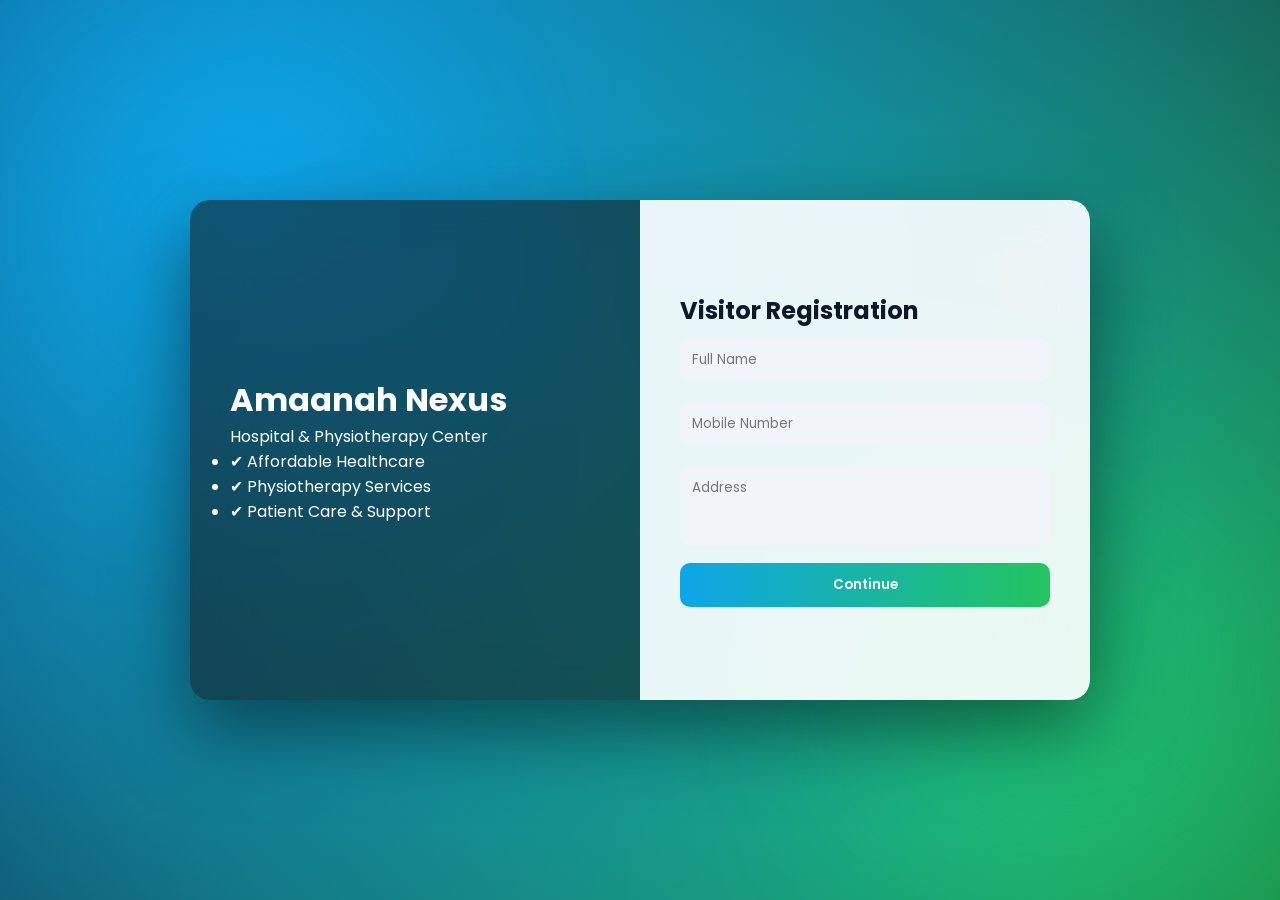
==== index.html @ 6098026a "first commit" ====
<!DOCTYPE html>
<html lang="en">
<head>
  <meta charset="UTF-8">
  <title>Amaanah Nexus - Visitor Entry</title>
  <link rel="stylesheet" href="style.css">
</head>
<body class="visitor-body">

<!-- CURSOR GLOW -->
<div class="cursor-glow"></div>

<!-- FLOATING BLURS -->
<div class="bg-shape shape1"></div>
<div class="bg-shape shape2"></div>

<div class="visitor-container fade-in" id="tilt-card">

  <!-- LEFT -->
  <div class="visitor-left">
    <h1>Amaanah Nexus</h1>
    <p>Hospital & Physiotherapy Center</p>

    <ul>
      <li>✔ Affordable Healthcare</li>
      <li>✔ Physiotherapy Services</li>
      <li>✔ Patient Care & Support</li>
    </ul>
  </div>

  <!-- RIGHT -->
  <div class="visitor-right">
    <h2>Visitor Registration</h2>

    <form onsubmit="submitVisitor(event)">
      <input type="text" id="vname" placeholder="Full Name" required>
      <input type="tel" id="vnumber" placeholder="Mobile Number" required>
      <textarea id="vaddress" placeholder="Address" required></textarea>
      <button>Continue</button>
    </form>
  </div>

</div>

<!-- TOAST -->
<div id="visitorToast" class="visitor-toast"></div>

<!-- LOADER -->
<div id="loader" class="loader">
  <div class="spinner"></div>
</div>

<script src="script.js"></script>

    <script src="https://cdn.botpress.cloud/webchat/v3.6/inject.js"></script>
<script src="https://files.bpcontent.cloud/2026/04/29/06/20260429061958-K4S99RO6.js" defer></script>
    
</body>
</html>
---- style.css ----
/* GOOGLE FONT */
@import url('https://fonts.googleapis.com/css2?family=Poppins:wght@300;400;600&display=swap');

:root {
  --primary: #0f172a;
  --secondary: #0ea5e9;
  --accent: #22c55e;
  --bg: #f1f5f9;
}

* {
  margin: 0;
  padding: 0;
  box-sizing: border-box;
  font-family: 'Poppins', sans-serif;
}

body {
  background: var(--bg);
  color: var(--primary);
}

/* NAVBAR */
nav {
  display: flex;
  justify-content: space-between;
  align-items: center;
  padding: 18px 60px;
  background: rgba(15, 23, 42, 0.95);
  color: white;
  position: sticky;
  top: 0;
  z-index: 100;
}

nav ul {
  display: flex;
  list-style: none;
}

nav ul li {
  margin-left: 25px;
}

nav ul li a {
  text-decoration: none;
  color: white;
  position: relative;
}

nav ul li a::after {
  content: "";
  width: 0%;
  height: 2px;
  background: var(--secondary);
  position: absolute;
  bottom: -5px;
  left: 0;
  transition: 0.3s;
}

nav ul li a:hover::after {
  width: 100%;
}

/* HERO */
.hero {
  position: relative;
  height: 70vh;
  overflow: hidden;
}

.hero-img {
  width: 100%;
  height: 100%;
  object-fit: cover;
}

.hero-overlay {
  position: absolute;
  width: 100%;
  height: 100%;
  top: 0;
  left: 0;
  background: rgba(0,0,0,0.55);
  display: flex;
  flex-direction: column;
  justify-content: center;
  align-items: center;
  color: white;
  text-align: center;
}

.hero-overlay h1 {
  font-size: 3rem;
}

.hero-overlay p {
  margin-top: 10px;
  opacity: 0.9;
}

/* CONTENT */
.content {
  padding: 60px 10%;
  text-align: center;
}

/* GRID */
.info-grid {
  display: grid;
  grid-template-columns: repeat(auto-fit, minmax(220px, 1fr));
  gap: 20px;
  margin-top: 30px;
}

/* INFO CARD */
.info-card {
  background: white;
  padding: 25px;
  border-radius: 15px;
  box-shadow: 0 10px 25px rgba(0,0,0,0.08);
  transition: 0.3s;
}

.info-card:hover {
  transform: translateY(-8px);
  box-shadow: 0 15px 35px rgba(0,0,0,0.15);
}

.info-card h3 {
  margin-bottom: 10px;
  color: var(--secondary);
}

/* DEPARTMENT CARDS */
.card-container {
  display: flex;
  justify-content: center;
  gap: 25px;
  flex-wrap: wrap;
}

.card {
  width: 260px;
  padding: 25px;
  border-radius: 20px;
  background: white;
  box-shadow: 0 10px 25px rgba(0,0,0,0.08);
  transition: 0.4s;
  cursor: pointer;
}

.card:hover {
  transform: translateY(-10px) scale(1.03);
  box-shadow: 0 20px 40px rgba(0,0,0,0.15);
}

/* MODAL */
.modal {
  display: none;
  position: fixed;
  background: rgba(0,0,0,0.7);
  width: 100%;
  height: 100%;
  top: 0;
  left: 0;
}

.modal-content {
  background: white;
  width: 350px;
  padding: 30px;
  border-radius: 15px;
  margin: 8% auto;
  text-align: center;
  animation: pop 0.3s ease;
}

@keyframes pop {
  from { transform: scale(0.6); opacity: 0; }
  to { transform: scale(1); opacity: 1; }
}

.modal input {
  width: 100%;
  padding: 10px;
  margin: 10px 0;
}

.close {
  float: right;
  cursor: pointer;
}

/* VISITOR PAGE */
.visitor-body {
  height: 100vh;
  display: flex;
  justify-content: center;
  align-items: center;
  background: linear-gradient(120deg, #0f172a, #0ea5e9);
}

.visitor-container {
  width: 900px;
  height: 500px;
  display: flex;
  border-radius: 20px;
  overflow: hidden;
  box-shadow: 0 20px 50px rgba(0,0,0,0.3);
}

/* LEFT */
.visitor-left {
  flex: 1;
  background: url('https://images.unsplash.com/photo-1586773860418-d37222d8fce3?q=80&w=1200&auto=format&fit=crop') center/cover;
  color: white;
  padding: 40px;
  display: flex;
  flex-direction: column;
  justify-content: center;
  background-blend-mode: overlay;
  background-color: rgba(0,0,0,0.5);
}

/* RIGHT */
.visitor-right {
  flex: 1;
  background: white;
  padding: 40px;
  display: flex;
  flex-direction: column;
  justify-content: center;
}

.visitor-right input,
.visitor-right textarea {
  width: 100%;
  padding: 12px;
  margin: 10px 0;
  border-radius: 10px;
  border: 1px solid #ddd;
}

.visitor-right textarea {
  resize: none;
  height: 80px;
}

.visitor-right button {
  padding: 12px;
  border: none;
  border-radius: 10px;
  background: var(--accent);
  color: white;
  font-weight: 600;
  cursor: pointer;
  transition: 0.3s;
}

.visitor-right button:hover {
  background: #16a34a;
  transform: scale(1.03);
}
/* TOAST POPUP */
.toast {
  position: fixed;
  bottom: 30px;
  right: 30px;
  background: #22c55e;
  color: white;
  padding: 15px 25px;
  border-radius: 10px;
  font-weight: 500;
  box-shadow: 0 10px 25px rgba(0,0,0,0.2);
  opacity: 0;
  transform: translateY(50px);
  transition: 0.4s ease;
  z-index: 2000;
}

.toast.show {
  opacity: 1;
  transform: translateY(0);
}

/* VISITOR TOAST */
.visitor-toast {
  position: fixed;
  bottom: 30px;
  right: 30px;
  background: #0ea5e9;
  color: white;
  padding: 15px 25px;
  border-radius: 10px;
  opacity: 0;
  transform: translateY(50px);
  transition: 0.4s;
  z-index: 2000;
}

.visitor-toast.show {
  opacity: 1;
  transform: translateY(0);
}


/* PATIENT POPUP (CENTER STYLE) */
.patient-popup {
  position: fixed;
  top: 50%;
  left: 50%;
  transform: translate(-50%, -50%) scale(0.8);
  background: white;
  padding: 25px 40px;
  border-radius: 15px;
  box-shadow: 0 20px 50px rgba(0,0,0,0.3);
  opacity: 0;
  transition: 0.3s ease;
  text-align: center;
  z-index: 2000;
}

.patient-popup.active {
  opacity: 1;
  transform: translate(-50%, -50%) scale(1);
}

.patient-popup p {
  font-weight: 600;
  color: #22c55e;
}

/* LOADER */
.loader {
  position: fixed;
  top: 0;
  left: 0;
  width: 100%;
  height: 100%;
  background: rgba(15, 23, 42, 0.8);
  display: flex;
  justify-content: center;
  align-items: center;
  opacity: 0;
  pointer-events: none;
  transition: 0.3s;
  z-index: 3000;
}

.loader.active {
  opacity: 1;
  pointer-events: all;
}

.spinner {
  width: 60px;
  height: 60px;
  border: 5px solid #fff;
  border-top: 5px solid #0ea5e9;
  border-radius: 50%;
  animation: spin 1s linear infinite;
}

@keyframes spin {
  100% {
    transform: rotate(360deg);
  }
}

/* BUTTON ANIMATION */
button:active {
  transform: scale(0.95);
}

/* ANIMATED BACKGROUND */
.visitor-body {
  height: 100vh;
  display: flex;
  justify-content: center;
  align-items: center;
  background: linear-gradient(120deg, #0f172a, #0ea5e9, #22c55e);
  background-size: 300% 300%;
  animation: gradientMove 10s ease infinite;
  overflow: hidden;
}

@keyframes gradientMove {
  0% { background-position: 0% 50%; }
  50% { background-position: 100% 50%; }
  100% { background-position: 0% 50%; }
}

/* FLOATING SHAPES */
.bg-shape {
  position: absolute;
  border-radius: 50%;
  filter: blur(100px);
  opacity: 0.5;
}

.shape1 {
  width: 300px;
  height: 300px;
  background: #0ea5e9;
  top: 10%;
  left: 10%;
  animation: float 6s infinite ease-in-out;
}

.shape2 {
  width: 300px;
  height: 300px;
  background: #22c55e;
  bottom: 10%;
  right: 10%;
  animation: float 8s infinite ease-in-out;
}

@keyframes float {
  0% { transform: translateY(0px); }
  50% { transform: translateY(-30px); }
  100% { transform: translateY(0px); }
}

/* GLASS EFFECT */
.visitor-container {
  width: 900px;
  height: 500px;
  display: flex;
  border-radius: 20px;
  overflow: hidden;
  backdrop-filter: blur(20px);
  background: rgba(255,255,255,0.1);
  box-shadow: 0 20px 60px rgba(0,0,0,0.3);
}

/* LEFT */
.visitor-left {
  flex: 1;
  padding: 40px;
  color: white;
  display: flex;
  flex-direction: column;
  justify-content: center;
}

/* RIGHT */
.visitor-right {
  flex: 1;
  background: white;
  padding: 40px;
}

/* INPUT */
.visitor-right input,
.visitor-right textarea {
  width: 100%;
  padding: 12px;
  margin: 10px 0;
  border-radius: 10px;
  border: 1px solid #ddd;
}

/* BUTTON */
.visitor-right button {
  width: 100%;
  padding: 12px;
  background: #22c55e;
  color: white;
  border: none;
  border-radius: 10px;
  cursor: pointer;
  transition: 0.3s;
}

.visitor-right button:hover {
  transform: scale(1.05);
}

/* FADE IN */
.fade-in {
  animation: fadeIn 1s ease;
}

@keyframes fadeIn {
  from { opacity: 0; transform: translateY(30px); }
  to { opacity: 1; transform: translateY(0); }
}

/* ULTRA BACKGROUND */
.visitor-body {
  height: 100vh;
  display: flex;
  justify-content: center;
  align-items: center;
  background: radial-gradient(circle at 20% 20%, #0ea5e9, transparent),
              radial-gradient(circle at 80% 80%, #22c55e, transparent),
              #0f172a;
  overflow: hidden;
}

/* CURSOR GLOW */
.cursor-glow {
  position: fixed;
  width: 300px;
  height: 300px;
  background: radial-gradient(circle, rgba(14,165,233,0.3), transparent);
  border-radius: 50%;
  pointer-events: none;
  transform: translate(-50%, -50%);
  z-index: 0;
}

/* FLOATING BLOBS */
.bg-shape {
  position: absolute;
  border-radius: 50%;
  filter: blur(120px);
  opacity: 0.4;
}

.shape1 {
  width: 300px;
  height: 300px;
  background: #0ea5e9;
  top: 10%;
  left: 5%;
}

.shape2 {
  width: 300px;
  height: 300px;
  background: #22c55e;
  bottom: 10%;
  right: 5%;
}

/* GLASS CARD */
.visitor-container {
  width: 900px;
  height: 500px;
  display: flex;
  border-radius: 20px;
  backdrop-filter: blur(25px);
  background: rgba(255,255,255,0.08);
  box-shadow: 0 30px 80px rgba(0,0,0,0.5);
  transition: transform 0.2s ease;
  z-index: 2;
}

/* LEFT */
.visitor-left {
  flex: 1;
  padding: 40px;
  color: white;
  display: flex;
  flex-direction: column;
  justify-content: center;
}

/* RIGHT */
.visitor-right {
  flex: 1;
  background: rgba(255,255,255,0.9);
  padding: 40px;
  border-radius: 0 20px 20px 0;
}

/* INPUT */
.visitor-right input,
.visitor-right textarea {
  width: 100%;
  padding: 12px;
  margin: 10px 0;
  border-radius: 10px;
  border: none;
  background: #f1f5f9;
  transition: 0.3s;
}

.visitor-right input:focus,
.visitor-right textarea:focus {
  outline: none;
  box-shadow: 0 0 10px rgba(14,165,233,0.5);
}

/* BUTTON */
.visitor-right button {
  width: 100%;
  padding: 12px;
  background: linear-gradient(90deg,#0ea5e9,#22c55e);
  color: white;
  border: none;
  border-radius: 10px;
  cursor: pointer;
  transition: 0.3s;
}

.visitor-right button:hover {
  transform: scale(1.05);
}

/* FADE */
.fade-in {
  animation: fadeIn 1s ease;
}

@keyframes fadeIn {
  from {opacity:0;transform:translateY(40px)}
  to {opacity:1;transform:translateY(0)}
}
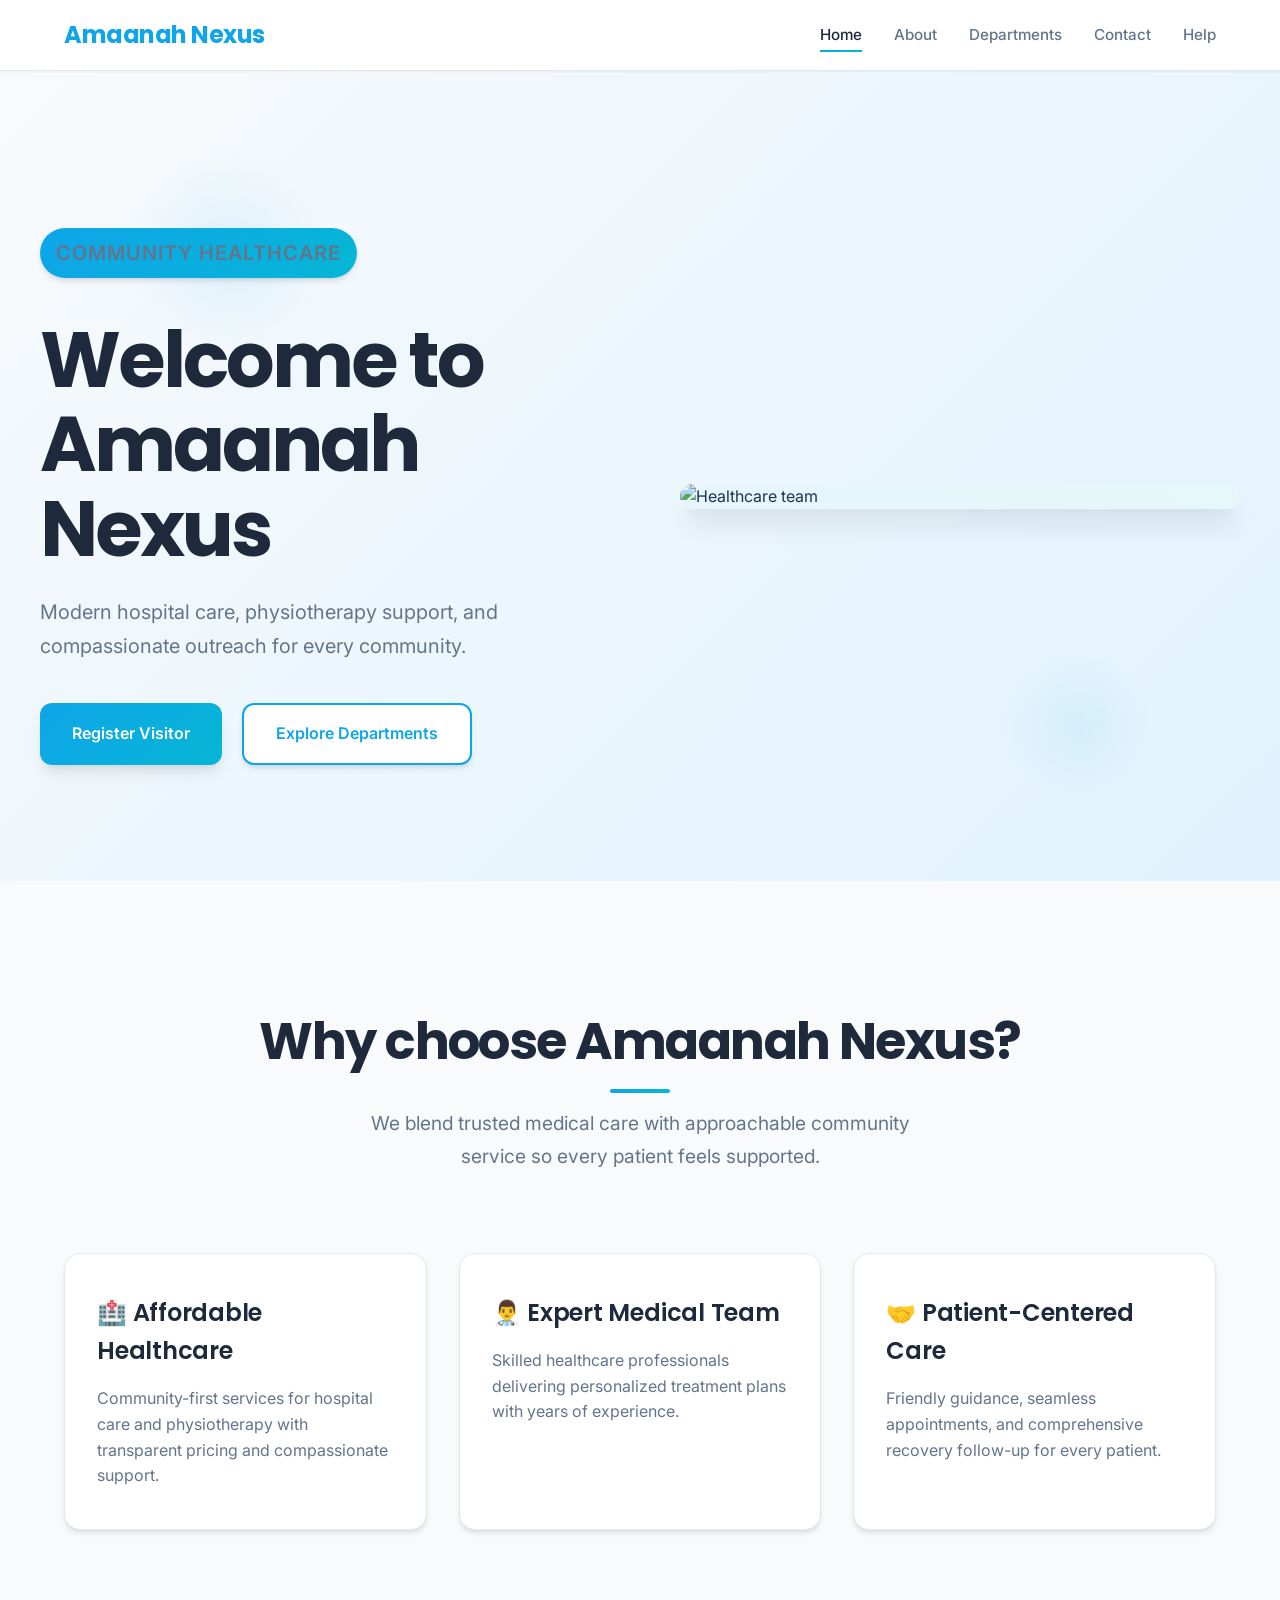
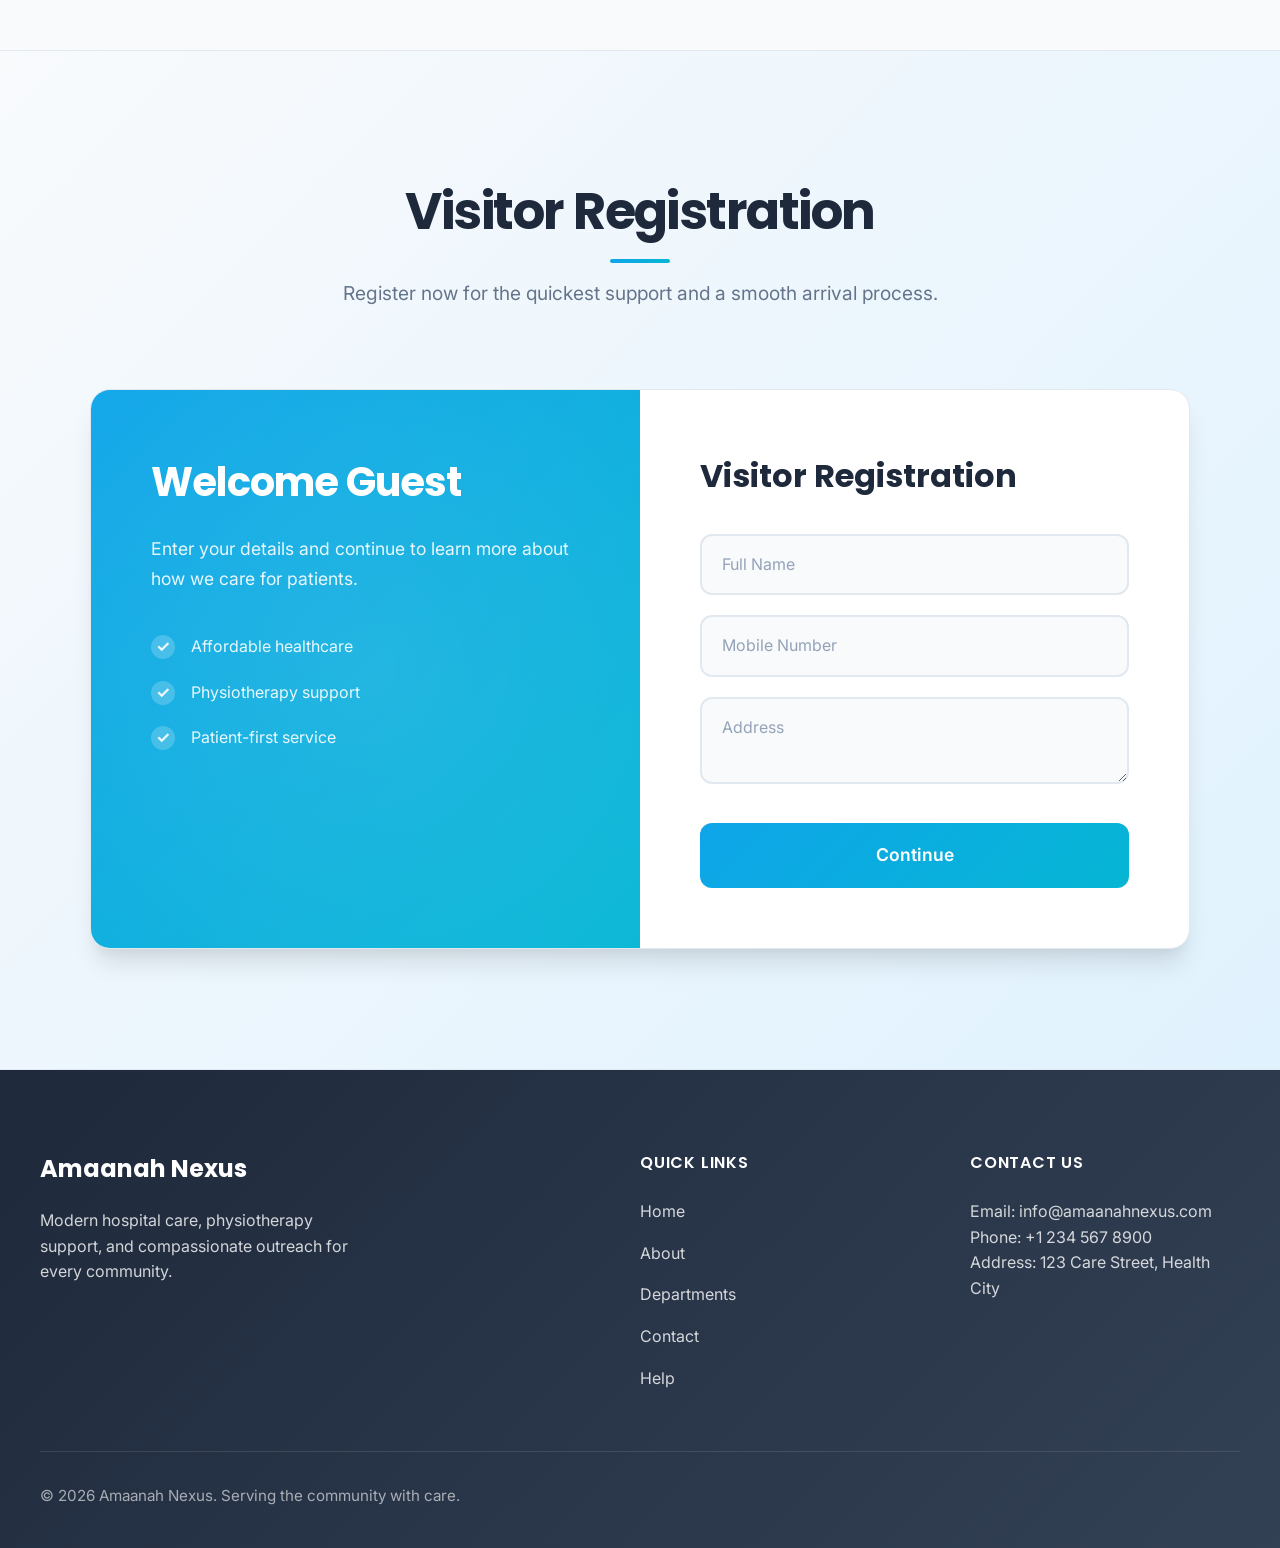
==== commit 8d7938a5: "Second Commit" ====
--- a/index.html
+++ b/index.html
@@ -1,59 +1,126 @@
-<!DOCTYPE html>
+﻿<!DOCTYPE html>
 <html lang="en">
+
 <head>
   <meta charset="UTF-8">
+  <meta name="viewport" content="width=device-width, initial-scale=1.0">
   <title>Amaanah Nexus - Visitor Entry</title>
   <link rel="stylesheet" href="style.css">
 </head>
+
 <body class="visitor-body">
 
-<!-- CURSOR GLOW -->
-<div class="cursor-glow"></div>
+  <nav class="site-nav">
+    <div class="nav-inner">
+      <a class="brand" href="index.html">Amaanah Nexus</a>
+      <button class="nav-toggle" aria-label="Toggle navigation"><span></span></button>
+      <ul class="nav-links">
+        <li><a href="index.html">Home</a></li>
+        <li><a href="about.html">About</a></li>
+        <li><a href="department.html">Departments</a></li>
+        <li><a href="contact.html">Contact</a></li>
+        <li><a href="help.html">Help</a></li>
+      </ul>
+    </div>
+  </nav>
 
-<!-- FLOATING BLURS -->
-<div class="bg-shape shape1"></div>
-<div class="bg-shape shape2"></div>
+  <div class="cursor-glow"></div>
+  <div class="bg-shape shape1"></div>
+  <div class="bg-shape shape2"></div>
 
-<div class="visitor-container fade-in" id="tilt-card">
+  <main>
+    <section class="hero">
+      <div class="hero-content">
+        <div class="hero-copy">
+          <p class="eyebrow">Community Healthcare</p>
+          <h1 id="greetingText">Amaanah Nexus</h1>
+          <p>Modern hospital care, physiotherapy support, and compassionate outreach for every community.</p>
+          <div class="hero-actions">
+            <a class="button button-primary" href="#visitor-form">Register Visitor</a>
+            <a class="button button-secondary" href="department.html">Explore Departments</a>
+          </div>
+        </div>
+        <div class="hero-image-wrap">
+          <img class="hero-phone"
+            src="https://images.pexels.com/photos/6894025/pexels-photo-6894025.jpeg?auto=compress&cs=tinysrgb&w=1200"
+            alt="Healthcare team" />
+        </div>
+      </div>
+    </section>
 
-  <!-- LEFT -->
-  <div class="visitor-left">
-    <h1>Amaanah Nexus</h1>
-    <p>Hospital & Physiotherapy Center</p>
+    <section class="content">
+      <div class="section-head">
+        <h2>Why choose Amaanah Nexus?</h2>
+        <p>We blend trusted medical care with approachable community service so every patient feels supported.</p>
+      </div>
 
-    <ul>
-      <li>✔ Affordable Healthcare</li>
-      <li>✔ Physiotherapy Services</li>
-      <li>✔ Patient Care & Support</li>
-    </ul>
+      <div class="info-grid feature-grid"></div>
+    </section>
+
+    <section class="visitor-panel" id="visitor-form">
+      <div class="section-head">
+        <h2>Visitor Registration</h2>
+        <p>Register now for the quickest support and a smooth arrival process.</p>
+      </div>
+
+      <div class="visitor-container fade-in" id="tilt-card">
+        <div class="visitor-left">
+          <h1>Welcome Guest</h1>
+          <p>Enter your details and continue to learn more about how we care for patients.</p>
+          <ul>
+            <li>Affordable healthcare</li>
+            <li>Physiotherapy support</li>
+            <li>Patient-first service</li>
+          </ul>
+        </div>
+        <div class="visitor-right">
+          <h2>Visitor Registration</h2>
+          <form onsubmit="submitVisitor(event)">
+            <input type="text" id="vname" placeholder="Full Name" required>
+            <input type="tel" id="vnumber" placeholder="Mobile Number" required>
+            <textarea id="vaddress" placeholder="Address" required></textarea>
+            <button type="submit">Continue</button>
+          </form>
+        </div>
+      </div>
+    </section>
+  </main>
+
+  <footer class="site-footer">
+    <div class="footer-inner">
+      <div class="footer-brand">
+        <h2>Amaanah Nexus</h2>
+        <p>Modern hospital care, physiotherapy support, and compassionate outreach for every community.</p>
+      </div>
+      <div class="footer-links">
+        <h3>Quick Links</h3>
+        <nav class="footer-nav" aria-label="Footer navigation">
+          <a href="index.html">Home</a>
+          <a href="about.html">About</a>
+          <a href="department.html">Departments</a>
+          <a href="contact.html">Contact</a>
+          <a href="help.html">Help</a>
+        </nav>
+      </div>
+      <div class="footer-contact">
+        <h3>Contact Us</h3>
+        <p>Email: info@amaanahnexus.com</p>
+        <p>Phone: +1 234 567 8900</p>
+        <p>Address: 123 Care Street, Health City</p>
+      </div>
+    </div>
+    <div class="footer-bottom">
+      <p>© 2026 Amaanah Nexus. Serving the community with care.</p>
+    </div>
+  </footer>
+
+  <div id="visitorToast" class="visitor-toast"></div>
+  <div id="loader" class="loader">
+    <div class="spinner"></div>
   </div>
+  <script src="script.js"></script>
+  <script src="https://cdn.botpress.cloud/webchat/v3.6/inject.js"></script>
+  <script src="https://files.bpcontent.cloud/2026/04/29/06/20260429061958-K4S99RO6.js" defer></script>
+</body>
 
-  <!-- RIGHT -->
-  <div class="visitor-right">
-    <h2>Visitor Registration</h2>
-
-    <form onsubmit="submitVisitor(event)">
-      <input type="text" id="vname" placeholder="Full Name" required>
-      <input type="tel" id="vnumber" placeholder="Mobile Number" required>
-      <textarea id="vaddress" placeholder="Address" required></textarea>
-      <button>Continue</button>
-    </form>
-  </div>
-
-</div>
-
-<!-- TOAST -->
-<div id="visitorToast" class="visitor-toast"></div>
-
-<!-- LOADER -->
-<div id="loader" class="loader">
-  <div class="spinner"></div>
-</div>
-
-<script src="script.js"></script>
-
-    <script src="https://cdn.botpress.cloud/webchat/v3.6/inject.js"></script>
-<script src="https://files.bpcontent.cloud/2026/04/29/06/20260429061958-K4S99RO6.js" defer></script>
-    
-</body>
 </html>
--- a/style.css
+++ b/style.css
@@ -1,351 +1,877 @@
-/* GOOGLE FONT */
-@import url('https://fonts.googleapis.com/css2?family=Poppins:wght@300;400;600&display=swap');
+@import url('https://fonts.googleapis.com/css2?family=Inter:wght@300;400;500;600;700&family=Poppins:wght@300;400;500;600;700&display=swap');
 
 :root {
-  --primary: #0f172a;
-  --secondary: #0ea5e9;
-  --accent: #22c55e;
-  --bg: #f1f5f9;
+  --bg-color: #f8fafc;
+  --surface-color: #ffffff;
+  --surface-hover: #f1f5f9;
+  --border-color: #e2e8f0;
+  --border-hover: #cbd5e1;
+  
+  --text-primary: #1e293b;
+  --text-secondary: #64748b;
+  --text-muted: #94a3b8;
+  
+  --accent-primary: #0ea5e9; /* Medical blue */
+  --accent-secondary: #06b6d4; /* Cyan */
+  --accent-success: #10b981; /* Green */
+  --accent-warm: #f59e0b; /* Amber */
+  
+  --shadow-sm: 0 1px 2px 0 rgba(0, 0, 0, 0.05);
+  --shadow-md: 0 4px 6px -1px rgba(0, 0, 0, 0.1), 0 2px 4px -1px rgba(0, 0, 0, 0.06);
+  --shadow-lg: 0 10px 15px -3px rgba(0, 0, 0, 0.1), 0 4px 6px -2px rgba(0, 0, 0, 0.05);
+  --shadow-xl: 0 20px 25px -5px rgba(0, 0, 0, 0.1), 0 10px 10px -5px rgba(0, 0, 0, 0.04);
+  
+  --font-sans: 'Inter', sans-serif;
+  --font-heading: 'Poppins', sans-serif;
+  --transition-snappy: 0.3s cubic-bezier(0.4, 0, 0.2, 1);
+  --transition-bounce: 0.4s cubic-bezier(0.68, -0.55, 0.265, 1.55);
 }
 
 * {
   margin: 0;
   padding: 0;
   box-sizing: border-box;
-  font-family: 'Poppins', sans-serif;
-}
-
+  font-family: var(--font-sans);
+}
+
+html {
+  scroll-behavior: smooth;
+  background-color: var(--bg-color);
+}
+
+/* Add some additional modern touches */
 body {
-  background: var(--bg);
-  color: var(--primary);
-}
-
-/* NAVBAR */
-nav {
-  display: flex;
-  justify-content: space-between;
+  min-height: 100vh;
+  background-color: var(--bg-color);
+  color: var(--text-primary);
+  line-height: 1.6;
+  -webkit-font-smoothing: antialiased;
+  -moz-osx-font-smoothing: grayscale;
+  font-family: var(--font-sans);
+  overflow-x: hidden;
+}
+
+/* Add subtle scroll animations */
+@keyframes slideInUp {
+  from {
+    opacity: 0;
+    transform: translateY(50px);
+  }
+  to {
+    opacity: 1;
+    transform: translateY(0);
+  }
+}
+
+/* Add intersection observer for scroll animations */
+.content, .visitor-panel {
+  animation: slideInUp 0.8s ease-out;
+}
+
+/* Add loading animation improvements */
+.loader {
+  position: fixed;
+  inset: 0;
+  background: rgba(255, 255, 255, 0.95);
+  backdrop-filter: blur(4px);
+  display: flex;
   align-items: center;
-  padding: 18px 60px;
-  background: rgba(15, 23, 42, 0.95);
+  justify-content: center;
+  opacity: 0;
+  pointer-events: none;
+  transition: opacity var(--transition-snappy);
+  z-index: 3000;
+}
+
+.loader.active {
+  opacity: 1;
+  pointer-events: all;
+}
+
+.spinner {
+  width: 50px;
+  height: 50px;
+  border: 3px solid var(--border-color);
+  border-top-color: var(--accent-primary);
+  border-radius: 50%;
+  animation: spin 1s linear infinite;
+}
+
+/* Add focus states for accessibility */
+button:focus-visible,
+input:focus-visible,
+textarea:focus-visible {
+  outline: 2px solid var(--accent-primary);
+  outline-offset: 2px;
+}
+
+/* Add smooth transitions for all interactive elements */
+* {
+  transition: background-color var(--transition-snappy), border-color var(--transition-snappy), color var(--transition-snappy);
+}
+
+::selection {
+  background: var(--accent-primary);
   color: white;
+}
+
+::selection {
+  background: var(--text-primary);
+  color: var(--bg-color);
+}
+
+img {
+  max-width: 100%;
+  display: block;
+}
+
+a {
+  color: inherit;
+  text-decoration: none;
+}
+
+button, input, textarea {
+  font: inherit;
+  background: none;
+  border: none;
+  color: inherit;
+}
+
+/* ================= NAV ================= */
+.site-nav {
   position: sticky;
   top: 0;
   z-index: 100;
-}
-
-nav ul {
-  display: flex;
+  background: rgba(255, 255, 255, 0.95);
+  backdrop-filter: blur(20px);
+  -webkit-backdrop-filter: blur(20px);
+  border-bottom: 1px solid var(--border-color);
+  box-shadow: var(--shadow-sm);
+}
+
+.nav-inner {
+  max-width: 1200px;
+  margin: 0 auto;
+  padding: 16px 24px;
+  display: flex;
+  align-items: center;
+  justify-content: space-between;
+}
+
+.brand {
+  font-size: 1.5rem;
+  font-weight: 700;
+  letter-spacing: -0.02em;
+  color: var(--accent-primary);
+  font-family: var(--font-heading);
+  transition: color var(--transition-snappy);
+}
+
+.brand:hover {
+  color: var(--accent-secondary);
+}
+
+.nav-links {
+  display: flex;
+  gap: 32px;
   list-style: none;
 }
 
-nav ul li {
-  margin-left: 25px;
-}
-
-nav ul li a {
-  text-decoration: none;
+.nav-links li a {
+  color: var(--text-secondary);
+  font-size: 0.95rem;
+  font-weight: 500;
+  transition: all var(--transition-snappy);
+  position: relative;
+  padding: 8px 0;
+}
+
+.nav-links li a::after {
+  content: '';
+  position: absolute;
+  bottom: 0;
+  left: 0;
+  width: 0;
+  height: 2px;
+  background: linear-gradient(90deg, var(--accent-primary), var(--accent-secondary));
+  transition: width var(--transition-snappy);
+}
+
+.nav-links li a:hover::after,
+.nav-links li a.active::after {
+  width: 100%;
+}
+
+.nav-links li a:hover,
+.nav-links li a.active {
+  color: var(--text-primary);
+}
+}
+
+.nav-links li a:hover,
+.nav-links li a.active {
+  color: var(--text-primary);
+}
+
+.nav-toggle {
+  display: none;
+  width: 32px;
+  height: 32px;
+  cursor: pointer;
+  position: relative;
+}
+
+.nav-toggle span,
+.nav-toggle span::before,
+.nav-toggle span::after {
+  position: absolute;
+  left: 4px;
+  width: 24px;
+  height: 1.5px;
+  background: var(--text-primary);
+  border-radius: 2px;
+  transition: transform var(--transition-snappy);
+}
+
+.nav-toggle span { top: 50%; transform: translateY(-50%); }
+.nav-toggle span::before { content: ''; top: -6px; }
+.nav-toggle span::after { content: ''; top: 6px; }
+
+/* ================= HERO ================= */
+.hero {
+  position: relative;
+  min-height: 90vh;
+  display: flex;
+  align-items: center;
+  padding: 120px 24px 80px;
+  overflow: hidden;
+  background: linear-gradient(135deg, var(--bg-color) 0%, #e0f2fe 100%);
+}
+
+/* Animated background elements */
+.hero::before {
+  content: '';
+  position: absolute;
+  top: 10%;
+  left: 10%;
+  width: 200px;
+  height: 200px;
+  background: radial-gradient(circle, rgba(14, 165, 233, 0.1) 0%, transparent 70%);
+  border-radius: 50%;
+  animation: float 6s ease-in-out infinite;
+}
+
+.hero::after {
+  content: '';
+  position: absolute;
+  bottom: 10%;
+  right: 10%;
+  width: 150px;
+  height: 150px;
+  background: radial-gradient(circle, rgba(6, 182, 212, 0.08) 0%, transparent 70%);
+  border-radius: 50%;
+  animation: float 8s ease-in-out infinite reverse;
+}
+
+@keyframes float {
+  0%, 100% { transform: translateY(0px) rotate(0deg); }
+  50% { transform: translateY(-20px) rotate(180deg); }
+}
+
+.hero-content {
+  position: relative;
+  z-index: 1;
+  max-width: 1200px;
+  margin: 0 auto;
+  width: 100%;
+  display: grid;
+  grid-template-columns: 1fr 1fr;
+  gap: 80px;
+  align-items: center;
+}
+
+.eyebrow {
+  display: inline-block;
+  padding: 8px 16px;
+  background: linear-gradient(135deg, var(--accent-primary), var(--accent-secondary));
   color: white;
-  position: relative;
-}
-
-nav ul li a::after {
-  content: "";
-  width: 0%;
-  height: 2px;
-  background: var(--secondary);
-  position: absolute;
-  bottom: -5px;
-  left: 0;
-  transition: 0.3s;
-}
-
-nav ul li a:hover::after {
-  width: 100%;
-}
-
-/* HERO */
-.hero {
-  position: relative;
-  height: 70vh;
+  border-radius: 50px;
+  font-size: 0.85rem;
+  font-weight: 600;
+  color: white;
+  margin-bottom: 24px;
+  letter-spacing: 0.05em;
+  text-transform: uppercase;
+  box-shadow: var(--shadow-md);
+  animation: slideInLeft 0.8s ease-out;
+}
+
+@keyframes slideInLeft {
+  from { transform: translateX(-50px); opacity: 0; }
+  to { transform: translateX(0); opacity: 1; }
+}
+
+.hero-copy h1 {
+  font-size: clamp(3.5rem, 6vw, 5rem);
+  font-weight: 700;
+  line-height: 1.1;
+  letter-spacing: -0.04em;
+  color: var(--text-primary);
+  font-family: var(--font-heading);
+  margin-bottom: 24px;
+  animation: slideInLeft 0.8s ease-out 0.2s both;
+}
+
+.hero-copy p {
+  margin-bottom: 40px;
+  font-size: 1.25rem;
+  color: var(--text-secondary);
+  line-height: 1.7;
+  animation: slideInLeft 0.8s ease-out 0.4s both;
+}
+
+.hero-actions {
+  display: flex;
+  gap: 20px;
+  margin-top: 40px;
+  animation: slideInLeft 0.8s ease-out 0.6s both;
+}
+
+.button {
+  display: inline-flex;
+  align-items: center;
+  justify-content: center;
+  padding: 16px 32px;
+  border-radius: 12px;
+  font-size: 1rem;
+  font-weight: 600;
+  transition: all var(--transition-bounce);
+  cursor: pointer;
+  position: relative;
   overflow: hidden;
-}
-
-.hero-img {
+  font-family: var(--font-sans);
+}
+
+.button::before {
+  content: '';
+  position: absolute;
+  top: 0;
+  left: -100%;
   width: 100%;
   height: 100%;
-  object-fit: cover;
-}
-
-.hero-overlay {
-  position: absolute;
+  background: linear-gradient(90deg, transparent, rgba(255,255,255,0.2), transparent);
+  transition: left 0.5s;
+}
+
+.button:hover::before {
+  left: 100%;
+}
+
+.button-primary {
+  background: linear-gradient(135deg, var(--accent-primary), var(--accent-secondary));
+  color: white;
+  box-shadow: var(--shadow-lg);
+  border: none;
+}
+
+.button-primary:hover {
+  transform: translateY(-3px);
+  box-shadow: var(--shadow-xl);
+}
+
+.button-secondary {
+  background: white;
+  color: var(--accent-primary);
+  border: 2px solid var(--accent-primary);
+  box-shadow: var(--shadow-md);
+}
+
+.button-secondary:hover {
+  background: var(--accent-primary);
+  color: white;
+  transform: translateY(-2px);
+  box-shadow: var(--shadow-lg);
+}
+
+.hero-image-wrap {
+  width: 100%;
+  border-radius: 20px;
+  overflow: hidden;
+  box-shadow: var(--shadow-xl);
+  background: white;
+  position: relative;
+  animation: slideInRight 1s ease-out;
+}
+
+@keyframes slideInRight {
+  from { transform: translateX(50px); opacity: 0; }
+  to { transform: translateX(0); opacity: 1; }
+}
+
+.hero-image-wrap::before {
+  content: '';
+  position: absolute;
+  top: 0;
+  left: 0;
+  right: 0;
+  bottom: 0;
+  background: linear-gradient(45deg, rgba(14, 165, 233, 0.1), rgba(6, 182, 212, 0.1));
+  z-index: 1;
+  pointer-events: none;
+}
+
+.hero-phone {
+  width: 100%;
+  height: auto;
+  display: block;
+  transition: transform 0.5s ease;
+}
+
+.hero-image-wrap:hover .hero-phone {
+  transform: scale(1.05);
+}
+
+/* ================= CONTENT & CARDS ================= */
+.content {
+  max-width: 1200px;
+  margin: 0 auto;
+  padding: 120px 24px;
+}
+
+.section-head {
+  text-align: center;
+  margin-bottom: 80px;
+}
+
+.section-head h2 {
+  font-size: clamp(2.5rem, 4vw, 3.5rem);
+  font-weight: 700;
+  letter-spacing: -0.03em;
+  color: var(--text-primary);
+  font-family: var(--font-heading);
+  margin-bottom: 16px;
+  position: relative;
+}
+
+.section-head h2::after {
+  content: '';
+  position: absolute;
+  bottom: -10px;
+  left: 50%;
+  transform: translateX(-50%);
+  width: 60px;
+  height: 4px;
+  background: linear-gradient(90deg, var(--accent-primary), var(--accent-secondary));
+  border-radius: 2px;
+}
+
+.section-head p {
+  margin-top: 24px;
+  color: var(--text-secondary);
+  font-size: 1.2rem;
+  max-width: 600px;
+  margin-left: auto;
+  margin-right: auto;
+  line-height: 1.7;
+}
+
+.info-grid,
+.card-container {
+  display: grid;
+  grid-template-columns: repeat(auto-fit, minmax(320px, 1fr));
+  gap: 32px;
+}
+
+.info-card,
+.card {
+  background: var(--surface-color);
+  border: 1px solid var(--border-color);
+  border-radius: 16px;
+  padding: 40px 32px;
+  transition: all var(--transition-snappy);
+  position: relative;
+  overflow: hidden;
+  cursor: pointer;
+  box-shadow: var(--shadow-md);
+}
+
+.info-card::before,
+.card::before {
+  content: '';
+  position: absolute;
+  top: 0;
+  left: 0;
+  right: 0;
+  height: 4px;
+  background: linear-gradient(90deg, var(--accent-primary), var(--accent-secondary));
+  transform: scaleX(0);
+  transition: transform var(--transition-snappy);
+}
+
+.info-card:hover,
+.card:hover {
+  background: var(--surface-hover);
+  border-color: var(--border-hover);
+  transform: translateY(-8px);
+  box-shadow: var(--shadow-xl);
+}
+
+.info-card:hover::before,
+.card:hover::before {
+  transform: scaleX(1);
+}
+
+.info-card h3,
+.card h3 {
+  font-size: 1.5rem;
+  font-weight: 600;
+  color: var(--text-primary);
+  margin-bottom: 16px;
+  letter-spacing: -0.01em;
+  font-family: var(--font-heading);
+}
+
+.info-card p,
+.card p {
+  color: var(--text-secondary);
+  font-size: 1rem;
+  line-height: 1.6;
+}
+
+/* Add fade-in animation for cards */
+.info-card {
+  animation: fadeInUp 0.6s ease-out both;
+}
+
+@keyframes fadeInUp {
+  from {
+    opacity: 0;
+    transform: translateY(30px);
+  }
+  to {
+    opacity: 1;
+    transform: translateY(0);
+  }
+}
+
+/* ================= VISITOR PANEL ================= */
+.visitor-panel {
+  padding: 120px 24px;
+  border-top: 1px solid var(--border-color);
+  background: linear-gradient(135deg, #f8fafc 0%, #e0f2fe 100%);
+}
+
+.visitor-container {
+  max-width: 1100px;
+  margin: 0 auto;
+  display: flex;
+  background: var(--surface-color);
+  border: 1px solid var(--border-color);
+  border-radius: 20px;
+  overflow: hidden;
+  box-shadow: var(--shadow-xl);
+  animation: fadeInUp 0.8s ease-out;
+}
+
+@keyframes fadeInUp {
+  from { transform: translateY(30px); opacity: 0; }
+  to { transform: translateY(0); opacity: 1; }
+}
+
+.visitor-left,
+.visitor-right {
+  flex: 1;
+  padding: 60px;
+}
+
+.visitor-left {
+  background: linear-gradient(135deg, var(--accent-primary), var(--accent-secondary));
+  color: white;
+  position: relative;
+  overflow: hidden;
+}
+
+.visitor-left::before {
+  content: '';
+  position: absolute;
+  top: -50%;
+  left: -50%;
+  width: 200%;
+  height: 200%;
+  background: radial-gradient(circle, rgba(255,255,255,0.1) 0%, transparent 70%);
+  animation: rotate 20s linear infinite;
+}
+
+@keyframes rotate {
+  from { transform: rotate(0deg); }
+  to { transform: rotate(360deg); }
+}
+
+.visitor-left h1 {
+  font-size: 2.5rem;
+  font-weight: 700;
+  letter-spacing: -0.02em;
+  margin-bottom: 20px;
+  font-family: var(--font-heading);
+  position: relative;
+  z-index: 1;
+}
+
+.visitor-left p {
+  color: rgba(255, 255, 255, 0.9);
+  margin-bottom: 40px;
+  font-size: 1.1rem;
+  line-height: 1.7;
+  position: relative;
+  z-index: 1;
+}
+
+.visitor-left ul {
+  list-style: none;
+  display: grid;
+  gap: 20px;
+  position: relative;
+  z-index: 1;
+}
+
+.visitor-left ul li {
+  display: flex;
+  align-items: center;
+  gap: 16px;
+  color: rgba(255, 255, 255, 0.9);
+  font-size: 1rem;
+}
+
+.visitor-left ul li::before {
+  content: '✓';
+  width: 24px;
+  height: 24px;
+  border-radius: 50%;
+  background: rgba(255, 255, 255, 0.2);
+  display: flex;
+  align-items: center;
+  justify-content: center;
+  font-weight: bold;
+  flex-shrink: 0;
+}
+
+.visitor-right h2 {
+  font-size: 2rem;
+  font-weight: 700;
+  margin-bottom: 32px;
+  color: var(--text-primary);
+  font-family: var(--font-heading);
+}
+
+.visitor-right input,
+.visitor-right textarea {
+  width: 100%;
+  background: var(--bg-color);
+  border: 2px solid var(--border-color);
+  border-radius: 12px;
+  padding: 16px 20px;
+  color: var(--text-primary);
+  margin-bottom: 20px;
+  transition: all var(--transition-snappy);
+  resize: vertical;
+  font-size: 1rem;
+}
+
+.visitor-right input::placeholder,
+.visitor-right textarea::placeholder {
+  color: var(--text-muted);
+}
+
+.visitor-right input:focus,
+.visitor-right textarea:focus {
+  outline: none;
+  border-color: var(--accent-primary);
+  box-shadow: 0 0 0 3px rgba(14, 165, 233, 0.1);
+  transform: translateY(-1px);
+}
+
+.visitor-right button {
+  width: 100%;
+  background: linear-gradient(135deg, var(--accent-primary), var(--accent-secondary));
+  color: white;
+  border-radius: 12px;
+  padding: 18px;
+  font-weight: 600;
+  font-size: 1.1rem;
+  margin-top: 12px;
+  cursor: pointer;
+  transition: all var(--transition-bounce);
+  border: none;
+  position: relative;
+  overflow: hidden;
+}
+
+.visitor-right button::before {
+  content: '';
+  position: absolute;
+  top: 0;
+  left: -100%;
   width: 100%;
   height: 100%;
-  top: 0;
-  left: 0;
-  background: rgba(0,0,0,0.55);
-  display: flex;
-  flex-direction: column;
-  justify-content: center;
-  align-items: center;
-  color: white;
-  text-align: center;
-}
-
-.hero-overlay h1 {
-  font-size: 3rem;
-}
-
-.hero-overlay p {
-  margin-top: 10px;
-  opacity: 0.9;
-}
-
-/* CONTENT */
-.content {
-  padding: 60px 10%;
-  text-align: center;
-}
-
-/* GRID */
-.info-grid {
-  display: grid;
-  grid-template-columns: repeat(auto-fit, minmax(220px, 1fr));
-  gap: 20px;
-  margin-top: 30px;
-}
-
-/* INFO CARD */
-.info-card {
-  background: white;
-  padding: 25px;
-  border-radius: 15px;
-  box-shadow: 0 10px 25px rgba(0,0,0,0.08);
-  transition: 0.3s;
-}
-
-.info-card:hover {
-  transform: translateY(-8px);
-  box-shadow: 0 15px 35px rgba(0,0,0,0.15);
-}
-
-.info-card h3 {
-  margin-bottom: 10px;
-  color: var(--secondary);
-}
-
-/* DEPARTMENT CARDS */
-.card-container {
-  display: flex;
-  justify-content: center;
-  gap: 25px;
-  flex-wrap: wrap;
-}
-
-.card {
-  width: 260px;
-  padding: 25px;
-  border-radius: 20px;
-  background: white;
-  box-shadow: 0 10px 25px rgba(0,0,0,0.08);
-  transition: 0.4s;
-  cursor: pointer;
-}
-
-.card:hover {
-  transform: translateY(-10px) scale(1.03);
-  box-shadow: 0 20px 40px rgba(0,0,0,0.15);
-}
-
-/* MODAL */
+  background: linear-gradient(90deg, transparent, rgba(255,255,255,0.2), transparent);
+  transition: left 0.5s;
+}
+
+.visitor-right button:hover::before {
+  left: 100%;
+}
+
+.visitor-right button:hover {
+  transform: translateY(-2px);
+  box-shadow: var(--shadow-lg);
+}
+
+/* ================= MODAL & POPUPS ================= */
 .modal {
   display: none;
   position: fixed;
-  background: rgba(0,0,0,0.7);
+  inset: 0;
+  background: rgba(0, 0, 0, 0.8);
+  backdrop-filter: blur(4px);
+  -webkit-backdrop-filter: blur(4px);
+  z-index: 1000;
+}
+
+.modal.active {
+  display: block;
+}
+
+.modal-content {
+  position: absolute;
   width: 100%;
-  height: 100%;
-  top: 0;
-  left: 0;
-}
-
-.modal-content {
-  background: white;
-  width: 350px;
-  padding: 30px;
-  border-radius: 15px;
-  margin: 8% auto;
-  text-align: center;
-  animation: pop 0.3s ease;
-}
-
-@keyframes pop {
-  from { transform: scale(0.6); opacity: 0; }
-  to { transform: scale(1); opacity: 1; }
-}
-
-.modal input {
+  max-width: 400px;
+  background: var(--surface-color);
+  border: 1px solid var(--border-color);
+  border-radius: 12px;
+  padding: 32px;
+  box-shadow: 0 25px 50px -12px rgba(0, 0, 0, 0.5);
+  animation: modalScale 0.2s cubic-bezier(0, 0, 0.2, 1) forwards;
+}
+
+@keyframes modalScale {
+  0% { transform: scale(0.95); opacity: 0; }
+  100% { transform: scale(1); opacity: 1; }
+}
+
+.close {
+  position: absolute;
+  top: 16px;
+  right: 16px;
+  width: 24px;
+  height: 24px;
+  display: flex;
+  align-items: center;
+  justify-content: center;
+  cursor: pointer;
+  color: var(--text-secondary);
+  font-size: 1.2rem;
+  transition: color var(--transition-snappy);
+}
+
+.close:hover {
+  color: var(--text-primary);
+}
+
+.modal-content h2 {
+  font-size: 1.25rem;
+  font-weight: 600;
+  margin-bottom: 24px;
+  padding-right: 24px;
+}
+
+.modal-content input {
   width: 100%;
-  padding: 10px;
-  margin: 10px 0;
-}
-
-.close {
-  float: right;
+  background: var(--bg-color);
+  border: 1px solid var(--border-color);
+  border-radius: 8px;
+  padding: 12px 16px;
+  color: var(--text-primary);
+  margin-bottom: 16px;
+  transition: border-color var(--transition-snappy), box-shadow var(--transition-snappy);
+}
+
+.modal-content input::placeholder {
+  color: #52525b;
+}
+
+.modal-content input:focus {
+  outline: none;
+  border-color: var(--text-primary);
+}
+
+.modal-content button {
+  width: 100%;
+  background: var(--text-primary);
+  color: var(--bg-color);
+  border-radius: 8px;
+  padding: 12px;
+  font-weight: 600;
+  margin-top: 8px;
   cursor: pointer;
-}
-
-/* VISITOR PAGE */
-.visitor-body {
-  height: 100vh;
-  display: flex;
-  justify-content: center;
-  align-items: center;
-  background: linear-gradient(120deg, #0f172a, #0ea5e9);
-}
-
-.visitor-container {
-  width: 900px;
-  height: 500px;
-  display: flex;
-  border-radius: 20px;
-  overflow: hidden;
-  box-shadow: 0 20px 50px rgba(0,0,0,0.3);
-}
-
-/* LEFT */
-.visitor-left {
-  flex: 1;
-  background: url('https://images.unsplash.com/photo-1586773860418-d37222d8fce3?q=80&w=1200&auto=format&fit=crop') center/cover;
-  color: white;
-  padding: 40px;
-  display: flex;
-  flex-direction: column;
-  justify-content: center;
-  background-blend-mode: overlay;
-  background-color: rgba(0,0,0,0.5);
-}
-
-/* RIGHT */
-.visitor-right {
-  flex: 1;
-  background: white;
-  padding: 40px;
-  display: flex;
-  flex-direction: column;
-  justify-content: center;
-}
-
-.visitor-right input,
-.visitor-right textarea {
-  width: 100%;
-  padding: 12px;
-  margin: 10px 0;
-  border-radius: 10px;
-  border: 1px solid #ddd;
-}
-
-.visitor-right textarea {
-  resize: none;
-  height: 80px;
-}
-
-.visitor-right button {
-  padding: 12px;
-  border: none;
-  border-radius: 10px;
-  background: var(--accent);
-  color: white;
-  font-weight: 600;
-  cursor: pointer;
-  transition: 0.3s;
-}
-
-.visitor-right button:hover {
-  background: #16a34a;
-  transform: scale(1.03);
-}
-/* TOAST POPUP */
-.toast {
-  position: fixed;
-  bottom: 30px;
-  right: 30px;
-  background: #22c55e;
-  color: white;
-  padding: 15px 25px;
-  border-radius: 10px;
-  font-weight: 500;
-  box-shadow: 0 10px 25px rgba(0,0,0,0.2);
-  opacity: 0;
-  transform: translateY(50px);
-  transition: 0.4s ease;
-  z-index: 2000;
-}
-
-.toast.show {
-  opacity: 1;
-  transform: translateY(0);
-}
-
-/* VISITOR TOAST */
+  transition: opacity var(--transition-snappy);
+}
+
+.modal-content button:hover {
+  opacity: 0.9;
+}
+
+/* ================= TOASTS & UTILS ================= */
+.patient-popup,
+.toast,
 .visitor-toast {
   position: fixed;
-  bottom: 30px;
-  right: 30px;
-  background: #0ea5e9;
-  color: white;
-  padding: 15px 25px;
-  border-radius: 10px;
+  background: var(--surface-color);
+  border: 1px solid var(--border-color);
+  color: var(--text-primary);
+  padding: 16px 24px;
+  border-radius: 8px;
+  font-size: 0.9rem;
+  font-weight: 500;
+  box-shadow: 0 10px 30px rgba(0,0,0,0.5);
+  z-index: 2000;
   opacity: 0;
-  transform: translateY(50px);
-  transition: 0.4s;
-  z-index: 2000;
-}
-
+  pointer-events: none;
+  transition: transform var(--transition-snappy), opacity var(--transition-snappy);
+}
+
+.patient-popup {
+  top: 24px;
+  left: 50%;
+  transform: translateX(-50%) translateY(-10px);
+}
+.patient-popup.active {
+  opacity: 1;
+  transform: translateX(-50%) translateY(0);
+}
+
+.toast,
+.visitor-toast {
+  bottom: 24px;
+  left: 50%;
+  transform: translateX(-50%) translateY(10px);
+}
+.toast.show,
 .visitor-toast.show {
   opacity: 1;
-  transform: translateY(0);
-}
-
-
-/* PATIENT POPUP (CENTER STYLE) */
-.patient-popup {
-  position: fixed;
-  top: 50%;
-  left: 50%;
-  transform: translate(-50%, -50%) scale(0.8);
-  background: white;
-  padding: 25px 40px;
-  border-radius: 15px;
-  box-shadow: 0 20px 50px rgba(0,0,0,0.3);
-  opacity: 0;
-  transition: 0.3s ease;
-  text-align: center;
-  z-index: 2000;
-}
-
-.patient-popup.active {
-  opacity: 1;
-  transform: translate(-50%, -50%) scale(1);
-}
-
-.patient-popup p {
-  font-weight: 600;
-  color: #22c55e;
-}
-
-/* LOADER */
+  transform: translateX(-50%) translateY(0);
+}
+
 .loader {
   position: fixed;
-  top: 0;
-  left: 0;
-  width: 100%;
-  height: 100%;
-  background: rgba(15, 23, 42, 0.8);
-  display: flex;
+  inset: 0;
+  background: rgba(0, 0, 0, 0.5);
+  backdrop-filter: blur(4px);
+  display: flex;
+  align-items: center;
   justify-content: center;
-  align-items: center;
   opacity: 0;
   pointer-events: none;
-  transition: 0.3s;
+  transition: opacity var(--transition-snappy);
   z-index: 3000;
 }
 
@@ -355,259 +881,192 @@
 }
 
 .spinner {
-  width: 60px;
-  height: 60px;
-  border: 5px solid #fff;
-  border-top: 5px solid #0ea5e9;
+  width: 40px;
+  height: 40px;
+  border: 2px solid var(--border-color);
+  border-top-color: var(--text-primary);
   border-radius: 50%;
-  animation: spin 1s linear infinite;
+  animation: spin 0.8s linear infinite;
 }
 
 @keyframes spin {
-  100% {
-    transform: rotate(360deg);
-  }
-}
-
-/* BUTTON ANIMATION */
-button:active {
-  transform: scale(0.95);
-}
-
-/* ANIMATED BACKGROUND */
-.visitor-body {
-  height: 100vh;
-  display: flex;
-  justify-content: center;
+  to { transform: rotate(360deg); }
+}
+
+/* Cleanup old bg shapes */
+.bg-shape, .cursor-glow { display: none; }
+
+/* ================= FOOTER ================= */
+.site-footer {
+  border-top: 1px solid var(--border-color);
+  background: linear-gradient(135deg, #1e293b 0%, #334155 100%);
+  padding: 80px 24px 40px;
+  color: white;
+}
+
+.footer-inner {
+  max-width: 1200px;
+  margin: 0 auto;
+  display: grid;
+  grid-template-columns: 2fr 1fr 1fr;
+  gap: 60px;
+  margin-bottom: 60px;
+}
+
+.footer-brand h2 {
+  font-size: 1.5rem;
+  font-weight: 700;
+  margin-bottom: 20px;
+  color: white;
+  font-family: var(--font-heading);
+}
+
+.footer-brand p {
+  color: rgba(255, 255, 255, 0.8);
+  font-size: 1rem;
+  max-width: 320px;
+  line-height: 1.6;
+}
+
+.footer-links h3,
+.footer-contact h3 {
+  font-size: 1rem;
+  font-weight: 600;
+  text-transform: uppercase;
+  letter-spacing: 0.05em;
+  color: white;
+  margin-bottom: 24px;
+  font-family: var(--font-heading);
+}
+
+.footer-nav {
+  display: flex;
+  flex-direction: column;
+  gap: 16px;
+}
+
+.footer-nav a,
+.footer-contact p {
+  color: rgba(255, 255, 255, 0.8);
+  font-size: 1rem;
+  transition: all var(--transition-snappy);
+  position: relative;
+  padding-left: 0;
+}
+
+.footer-nav a::before {
+  content: '';
+  position: absolute;
+  left: -12px;
+  top: 50%;
+  transform: translateY(-50%);
+  width: 0;
+  height: 2px;
+  background: var(--accent-primary);
+  transition: width var(--transition-snappy);
+}
+
+.footer-nav a:hover {
+  color: var(--accent-primary);
+  padding-left: 12px;
+}
+
+.footer-nav a:hover::before {
+  width: 8px;
+}
+
+.footer-bottom {
+  max-width: 1200px;
+  margin: 0 auto;
+  padding-top: 32px;
+  border-top: 1px solid rgba(255, 255, 255, 0.1);
+  display: flex;
+  justify-content: space-between;
   align-items: center;
-  background: linear-gradient(120deg, #0f172a, #0ea5e9, #22c55e);
-  background-size: 300% 300%;
-  animation: gradientMove 10s ease infinite;
-  overflow: hidden;
-}
-
-@keyframes gradientMove {
-  0% { background-position: 0% 50%; }
-  50% { background-position: 100% 50%; }
-  100% { background-position: 0% 50%; }
-}
-
-/* FLOATING SHAPES */
-.bg-shape {
-  position: absolute;
-  border-radius: 50%;
-  filter: blur(100px);
-  opacity: 0.5;
-}
-
-.shape1 {
-  width: 300px;
-  height: 300px;
-  background: #0ea5e9;
-  top: 10%;
-  left: 10%;
-  animation: float 6s infinite ease-in-out;
-}
-
-.shape2 {
-  width: 300px;
-  height: 300px;
-  background: #22c55e;
-  bottom: 10%;
-  right: 10%;
-  animation: float 8s infinite ease-in-out;
-}
-
-@keyframes float {
-  0% { transform: translateY(0px); }
-  50% { transform: translateY(-30px); }
-  100% { transform: translateY(0px); }
-}
-
-/* GLASS EFFECT */
-.visitor-container {
-  width: 900px;
-  height: 500px;
-  display: flex;
-  border-radius: 20px;
-  overflow: hidden;
-  backdrop-filter: blur(20px);
-  background: rgba(255,255,255,0.1);
-  box-shadow: 0 20px 60px rgba(0,0,0,0.3);
-}
-
-/* LEFT */
-.visitor-left {
-  flex: 1;
-  padding: 40px;
-  color: white;
-  display: flex;
-  flex-direction: column;
-  justify-content: center;
-}
-
-/* RIGHT */
-.visitor-right {
-  flex: 1;
-  background: white;
-  padding: 40px;
-}
-
-/* INPUT */
-.visitor-right input,
-.visitor-right textarea {
-  width: 100%;
-  padding: 12px;
-  margin: 10px 0;
-  border-radius: 10px;
-  border: 1px solid #ddd;
-}
-
-/* BUTTON */
-.visitor-right button {
-  width: 100%;
-  padding: 12px;
-  background: #22c55e;
-  color: white;
-  border: none;
-  border-radius: 10px;
-  cursor: pointer;
-  transition: 0.3s;
-}
-
-.visitor-right button:hover {
-  transform: scale(1.05);
-}
-
-/* FADE IN */
-.fade-in {
-  animation: fadeIn 1s ease;
-}
-
-@keyframes fadeIn {
-  from { opacity: 0; transform: translateY(30px); }
-  to { opacity: 1; transform: translateY(0); }
-}
-
-/* ULTRA BACKGROUND */
-.visitor-body {
-  height: 100vh;
-  display: flex;
-  justify-content: center;
-  align-items: center;
-  background: radial-gradient(circle at 20% 20%, #0ea5e9, transparent),
-              radial-gradient(circle at 80% 80%, #22c55e, transparent),
-              #0f172a;
-  overflow: hidden;
-}
-
-/* CURSOR GLOW */
-.cursor-glow {
-  position: fixed;
-  width: 300px;
-  height: 300px;
-  background: radial-gradient(circle, rgba(14,165,233,0.3), transparent);
-  border-radius: 50%;
-  pointer-events: none;
-  transform: translate(-50%, -50%);
-  z-index: 0;
-}
-
-/* FLOATING BLOBS */
-.bg-shape {
-  position: absolute;
-  border-radius: 50%;
-  filter: blur(120px);
-  opacity: 0.4;
-}
-
-.shape1 {
-  width: 300px;
-  height: 300px;
-  background: #0ea5e9;
-  top: 10%;
-  left: 5%;
-}
-
-.shape2 {
-  width: 300px;
-  height: 300px;
-  background: #22c55e;
-  bottom: 10%;
-  right: 5%;
-}
-
-/* GLASS CARD */
-.visitor-container {
-  width: 900px;
-  height: 500px;
-  display: flex;
-  border-radius: 20px;
-  backdrop-filter: blur(25px);
-  background: rgba(255,255,255,0.08);
-  box-shadow: 0 30px 80px rgba(0,0,0,0.5);
-  transition: transform 0.2s ease;
-  z-index: 2;
-}
-
-/* LEFT */
-.visitor-left {
-  flex: 1;
-  padding: 40px;
-  color: white;
-  display: flex;
-  flex-direction: column;
-  justify-content: center;
-}
-
-/* RIGHT */
-.visitor-right {
-  flex: 1;
-  background: rgba(255,255,255,0.9);
-  padding: 40px;
-  border-radius: 0 20px 20px 0;
-}
-
-/* INPUT */
-.visitor-right input,
-.visitor-right textarea {
-  width: 100%;
-  padding: 12px;
-  margin: 10px 0;
-  border-radius: 10px;
-  border: none;
-  background: #f1f5f9;
-  transition: 0.3s;
-}
-
-.visitor-right input:focus,
-.visitor-right textarea:focus {
-  outline: none;
-  box-shadow: 0 0 10px rgba(14,165,233,0.5);
-}
-
-/* BUTTON */
-.visitor-right button {
-  width: 100%;
-  padding: 12px;
-  background: linear-gradient(90deg,#0ea5e9,#22c55e);
-  color: white;
-  border: none;
-  border-radius: 10px;
-  cursor: pointer;
-  transition: 0.3s;
-}
-
-.visitor-right button:hover {
-  transform: scale(1.05);
-}
-
-/* FADE */
-.fade-in {
-  animation: fadeIn 1s ease;
-}
-
-@keyframes fadeIn {
-  from {opacity:0;transform:translateY(40px)}
-  to {opacity:1;transform:translateY(0)}
+  color: rgba(255, 255, 255, 0.6);
+  font-size: 0.95rem;
+}
+  color: var(--text-secondary);
+  font-size: 0.85rem;
+}
+
+/* ================= MEDIA QUERIES ================= */
+@media (max-width: 900px) {
+  .hero-content {
+    grid-template-columns: 1fr;
+    text-align: center;
+  }
+  
+  .eyebrow { margin: 0 auto 24px; }
+  .hero-copy p { margin: 24px auto 0; }
+  .hero-actions { justify-content: center; }
+  
+  .visitor-container {
+    flex-direction: column;
+    margin: 0 24px;
+  }
+  .visitor-left {
+    border-right: none;
+    border-bottom: 1px solid rgba(255, 255, 255, 0.2);
+  }
+  .visitor-left,
+  .visitor-right {
+    padding: 40px 32px;
+  }
+  .footer-inner {
+    grid-template-columns: 1fr 1fr;
+    gap: 40px;
+  }
+}
+
+@media (max-width: 600px) {
+  .nav-toggle { display: block; }
+  .nav-links {
+    display: none;
+    flex-direction: column;
+    position: absolute;
+    top: 100%;
+    left: 0; right: 0;
+    background: rgba(255, 255, 255, 0.95);
+    backdrop-filter: blur(20px);
+    border-bottom: 1px solid var(--border-color);
+    padding: 24px;
+    gap: 16px;
+    box-shadow: var(--shadow-lg);
+  }
+  .nav-links.open { display: flex; }
+  
+  .hero-copy h1 { font-size: 3rem; }
+  .hero { padding: 100px 24px 60px; }
+  
+  .content { padding: 80px 24px; }
+  .section-head { margin-bottom: 60px; }
+  .section-head h2 { font-size: 2.5rem; }
+  
+  .visitor-panel { padding: 80px 0; }
+  .visitor-container { margin: 0 16px; }
+  .visitor-left h1 { font-size: 2rem; }
+  .visitor-right h2 { font-size: 1.75rem; }
+  
+  .footer-inner {
+    grid-template-columns: 1fr;
+    gap: 32px;
+  }
+  .footer-bottom {
+    flex-direction: column;
+    gap: 16px;
+    text-align: center;
+  }
+}
+
+/* Smooth page transitions */
+.page-transition {
+  opacity: 0;
+  transition: opacity var(--transition-snappy);
+}
+.page-transition.page-enter {
+  opacity: 1;
+}
+.page-transition.page-exit {
+  opacity: 0;
 }
